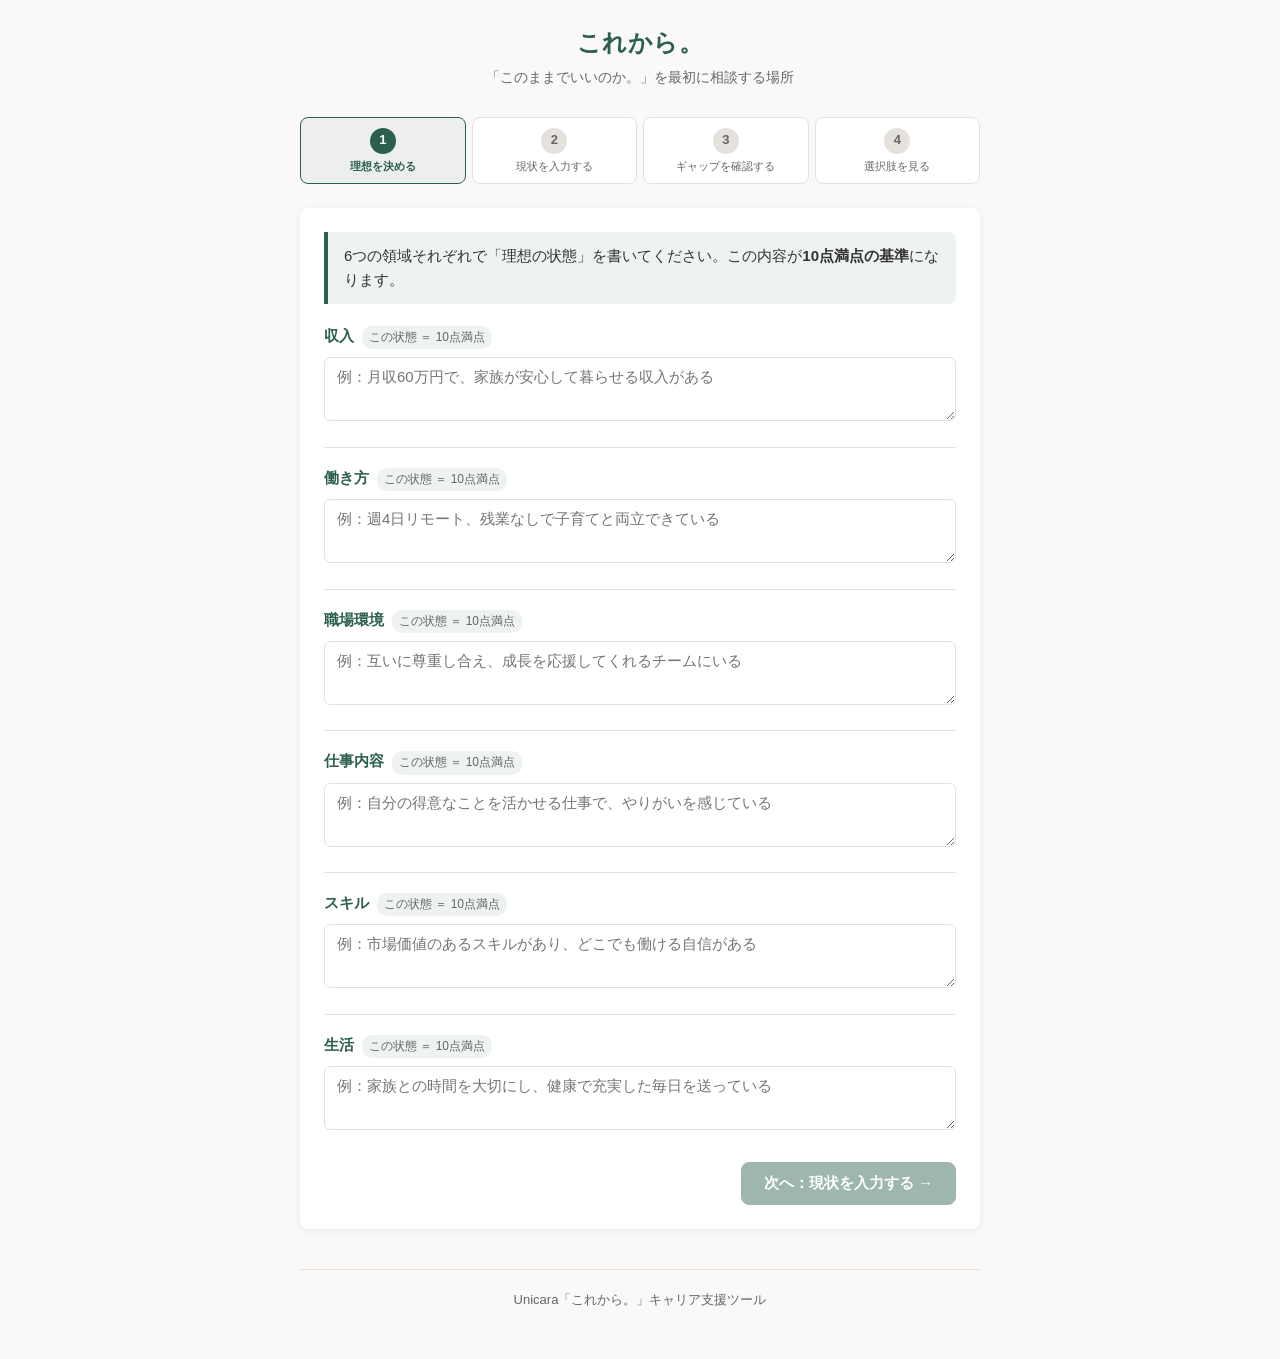
==== tool/index.html @ 9e722ef1 "https://github.com/wakayama-dotcom/unicaracorecara.git" ====
<!DOCTYPE html>
<html lang="ja">
<head>
  <meta charset="UTF-8">
  <meta name="viewport" content="width=device-width, initial-scale=1.0">
  <title>これから。｜理想と現実のギャップ → 選択肢</title>
  <link rel="stylesheet" href="styles.css">
</head>
<body>
  <div class="container">
    <header class="header">
      <h1 class="logo">これから。</h1>
      <p class="tagline">「このままでいいのか。」を最初に相談する場所</p>
    </header>

    <!-- ステップインジケーター -->
    <nav class="step-indicator" aria-label="進捗">
      <ol class="steps">
        <li class="step" data-step="1">
          <span class="step-num">1</span>
          <span class="step-label">理想を決める</span>
        </li>
        <li class="step" data-step="2">
          <span class="step-num">2</span>
          <span class="step-label">現状を入力する</span>
        </li>
        <li class="step" data-step="3">
          <span class="step-num">3</span>
          <span class="step-label">ギャップを確認する</span>
        </li>
        <li class="step" data-step="4">
          <span class="step-num">4</span>
          <span class="step-label">選択肢を見る</span>
        </li>
      </ol>
    </nav>

    <main class="main">

      <!-- Step 1: 理想の状態 -->
      <section id="panel-step1" class="panel active">
        <p class="narrative">6つの領域それぞれで「理想の状態」を書いてください。この内容が<strong>10点満点の基準</strong>になります。</p>
        <form id="form-step1" class="form-areas">
          <!-- JSで生成 -->
        </form>
        <div class="panel-actions actions-right">
          <button type="button" id="btn-to-step2" class="btn btn-primary" disabled>次へ：現状を入力する →</button>
        </div>
      </section>

      <!-- Step 2: 現状スコア -->
      <section id="panel-step2" class="panel">
        <p class="narrative">各領域の「現在の状態」は何点ですか？理想が10点として、正直に選んでください。</p>
        <div id="score-list" class="score-list">
          <!-- JSで生成 -->
        </div>
        <div class="panel-actions actions-between">
          <button type="button" id="btn-back-step1" class="btn btn-secondary">← 戻る</button>
          <button type="button" id="btn-to-step3" class="btn btn-primary">次へ：ギャップを確認する →</button>
        </div>
      </section>

      <!-- Step 3: ギャップ確認 + 改善内容 + 優先順位 -->
      <section id="panel-step3" class="panel">
        <p class="narrative">各領域のギャップを確認しながら、<strong>具体的に何が改善されれば理想に近づくか</strong>を書き出してください。↑↓で優先順位を並び替えられます。</p>
        <div id="gap-detail-list" class="gap-detail-list">
          <!-- JSで生成 -->
        </div>
        <div class="panel-actions actions-between">
          <button type="button" id="btn-back-step2" class="btn btn-secondary">← 戻る</button>
          <button type="button" id="btn-to-step4" class="btn btn-primary">選択肢を見る →</button>
        </div>
      </section>

      <!-- Step 4: 選択肢の提示 -->
      <section id="panel-step4" class="panel">
        <p class="bridge-message" id="bridge-message"></p>
        <p class="narrative">転職で届く限界と副業の補完ラインを踏まえた、4つの選択肢です。</p>
        <div id="option-cards" class="option-cards">
          <!-- JSで生成 -->
        </div>
        <div class="panel-actions actions-left">
          <button type="button" id="btn-back-step3" class="btn btn-secondary">← 戻る</button>
        </div>
      </section>

    </main>

    <footer class="footer">
      <p>Unicara「これから。」キャリア支援ツール</p>
    </footer>
  </div>
  <script src="app.js"></script>
</body>
</html>
---- tool/styles.css ----
/* これから。フローツール - スタイル */

:root {
  --color-bg: #faf9f7;
  --color-surface: #fff;
  --color-border: #e5e2de;
  --color-primary: #2c5f4f;
  --color-primary-light: #3d7a68;
  --color-text: #333;
  --color-text-muted: #666;
  --color-accent: #c4a35a;
  --color-transfer: #81b5a1;
  --color-beyond: #e8c068;
  --font-sans: "Hiragino Kaku Gothic ProN", "Hiragino Sans", Meiryo, sans-serif;
  --shadow: 0 2px 8px rgba(0,0,0,0.06);
  --radius: 8px;
}

* {
  box-sizing: border-box;
}

body {
  margin: 0;
  font-family: var(--font-sans);
  font-size: 16px;
  line-height: 1.6;
  color: var(--color-text);
  background: var(--color-bg);
  min-height: 100vh;
}

.container {
  max-width: 720px;
  margin: 0 auto;
  padding: 24px 20px 48px;
}

/* ─── Header ──────────────────────────────────────────────────────── */

.header {
  text-align: center;
  margin-bottom: 28px;
}

.logo {
  font-size: 1.5rem;
  font-weight: 700;
  color: var(--color-primary);
  margin: 0 0 4px 0;
  letter-spacing: 0.02em;
}

.tagline {
  font-size: 0.875rem;
  color: var(--color-text-muted);
  margin: 0;
}

/* ─── Step indicator ──────────────────────────────────────────────── */

.step-indicator {
  margin-bottom: 24px;
}

.steps {
  list-style: none;
  margin: 0;
  padding: 0;
  display: flex;
  justify-content: space-between;
  gap: 6px;
}

.step {
  flex: 1;
  display: flex;
  flex-direction: column;
  align-items: center;
  padding: 10px 6px;
  background: var(--color-surface);
  border: 1px solid var(--color-border);
  border-radius: var(--radius);
  transition: border-color 0.2s, background 0.2s;
}

.step.current {
  border-color: var(--color-primary);
  background: rgba(44, 95, 79, 0.06);
}

.step.done .step-num {
  background: var(--color-primary);
  color: #fff;
}

.step-num {
  width: 26px;
  height: 26px;
  border-radius: 50%;
  background: var(--color-border);
  color: var(--color-text-muted);
  display: flex;
  align-items: center;
  justify-content: center;
  font-size: 0.8125rem;
  font-weight: 600;
  margin-bottom: 5px;
}

.step.current .step-num {
  background: var(--color-primary);
  color: #fff;
}

.step-label {
  font-size: 0.6875rem;
  color: var(--color-text-muted);
  text-align: center;
  line-height: 1.3;
}

.step.current .step-label {
  color: var(--color-primary);
  font-weight: 600;
}

/* ─── Panels ──────────────────────────────────────────────────────── */

.panel {
  display: none;
  background: var(--color-surface);
  border-radius: var(--radius);
  padding: 24px;
  box-shadow: var(--shadow);
}

.panel.active {
  display: block;
}

.narrative {
  margin: 0 0 20px 0;
  padding: 12px 16px;
  background: rgba(44, 95, 79, 0.08);
  border-left: 4px solid var(--color-primary);
  border-radius: 0 var(--radius) var(--radius) 0;
  font-size: 0.9375rem;
  color: var(--color-text);
}

.bridge-message {
  margin: 0 0 16px 0;
  padding: 12px 16px;
  background: rgba(196, 163, 90, 0.12);
  border-left: 4px solid var(--color-accent);
  border-radius: 0 var(--radius) var(--radius) 0;
  font-size: 0.9375rem;
}

/* ─── Buttons ─────────────────────────────────────────────────────── */

.btn {
  display: inline-block;
  padding: 11px 22px;
  font-size: 0.9375rem;
  font-family: inherit;
  font-weight: 600;
  border-radius: var(--radius);
  cursor: pointer;
  transition: background 0.2s, opacity 0.2s, border-color 0.2s;
  border: 1px solid transparent;
}

.btn:disabled {
  opacity: 0.45;
  cursor: not-allowed;
}

.btn-primary {
  background: var(--color-primary);
  color: #fff;
  border-color: var(--color-primary);
}

.btn-primary:hover:not(:disabled) {
  background: var(--color-primary-light);
  border-color: var(--color-primary-light);
}

.btn-secondary {
  background: var(--color-surface);
  color: var(--color-text-muted);
  border-color: var(--color-border);
}

.btn-secondary:hover:not(:disabled) {
  background: var(--color-bg);
  color: var(--color-text);
  border-color: #bbb;
}

/* ─── Panel actions ───────────────────────────────────────────────── */

.panel-actions {
  margin-top: 24px;
  display: flex;
  gap: 12px;
}

.actions-right  { justify-content: flex-end; }
.actions-left   { justify-content: flex-start; }
.actions-between { justify-content: space-between; }

/* ─── Step 1: Area form ───────────────────────────────────────────── */

.form-areas {
  margin-bottom: 4px;
}

.area-block {
  margin-bottom: 18px;
  padding-bottom: 18px;
  border-bottom: 1px solid var(--color-border);
}

.area-block:last-child {
  border-bottom: none;
  margin-bottom: 0;
  padding-bottom: 0;
}

.area-label {
  display: flex;
  align-items: baseline;
  gap: 8px;
  margin-bottom: 8px;
}

.area-name {
  font-weight: 700;
  color: var(--color-primary);
  font-size: 0.9375rem;
}

.area-hint {
  font-size: 0.75rem;
  color: var(--color-text-muted);
  padding: 2px 7px;
  background: rgba(44, 95, 79, 0.08);
  border-radius: 10px;
}

.form-areas textarea {
  width: 100%;
  min-height: 64px;
  padding: 10px 12px;
  border: 1px solid var(--color-border);
  border-radius: 6px;
  font-family: inherit;
  font-size: 0.9375rem;
  resize: vertical;
  color: var(--color-text);
}

.form-areas textarea:focus {
  outline: none;
  border-color: var(--color-primary);
  box-shadow: 0 0 0 2px rgba(44, 95, 79, 0.15);
}

/* ─── Step 2: Score inputs + Reason ──────────────────────────────── */

.score-list {
  display: flex;
  flex-direction: column;
  gap: 14px;
  margin-bottom: 4px;
}

.score-block {
  padding: 16px;
  background: var(--color-bg);
  border: 1px solid var(--color-border);
  border-radius: var(--radius);
}

.score-header {
  margin-bottom: 8px;
}

.score-area-name {
  font-weight: 700;
  color: var(--color-primary);
  font-size: 0.9375rem;
}

.score-ideal-ref {
  font-size: 0.8125rem;
  color: var(--color-text-muted);
  margin-bottom: 14px;
  padding: 8px 10px;
  background: rgba(44, 95, 79, 0.06);
  border-radius: 4px;
  line-height: 1.5;
}

.ref-label {
  font-weight: 600;
  color: var(--color-primary);
  margin-right: 4px;
}

.score-input-row {
  display: flex;
  align-items: center;
  gap: 10px;
}

.score-min-label,
.score-max-label {
  font-size: 0.8125rem;
  color: var(--color-text-muted);
  white-space: nowrap;
}

.score-slider {
  flex: 1;
  height: 6px;
  accent-color: var(--color-primary);
  cursor: pointer;
}

.score-display {
  min-width: 38px;
  font-weight: 700;
  color: var(--color-primary);
  font-size: 1.125rem;
  text-align: right;
}

/* Reason textarea (Step 2) */
.reason-row {
  margin-top: 12px;
  padding-top: 12px;
  border-top: 1px solid var(--color-border);
}

.reason-label {
  display: block;
  font-size: 0.8125rem;
  color: var(--color-text-muted);
  font-weight: 500;
  margin-bottom: 6px;
}

.reason-textarea {
  width: 100%;
  padding: 9px 12px;
  border: 1px solid var(--color-border);
  border-radius: 6px;
  font-family: inherit;
  font-size: 0.875rem;
  resize: vertical;
  color: var(--color-text);
  background: var(--color-surface);
}

.reason-textarea:focus {
  outline: none;
  border-color: var(--color-primary);
  box-shadow: 0 0 0 2px rgba(44, 95, 79, 0.12);
}

/* ─── Step 3: Gap detail cards ────────────────────────────────────── */

.gap-detail-list {
  display: flex;
  flex-direction: column;
  gap: 14px;
  margin-bottom: 4px;
}

.gap-detail-card {
  padding: 16px;
  background: var(--color-bg);
  border: 1px solid var(--color-border);
  border-radius: var(--radius);
}

.gap-detail-header {
  display: flex;
  align-items: center;
  gap: 8px;
  margin-bottom: 12px;
  flex-wrap: wrap;
}

.rank-badge {
  display: inline-flex;
  align-items: center;
  justify-content: center;
  padding: 2px 9px;
  background: var(--color-primary);
  color: #fff;
  border-radius: 12px;
  font-size: 0.75rem;
  font-weight: 700;
  white-space: nowrap;
  flex-shrink: 0;
}

.gap-area-name {
  font-weight: 700;
  color: var(--color-primary);
  font-size: 0.9375rem;
  flex: 1;
}

.gap-score-badge {
  font-size: 0.8125rem;
  color: var(--color-text-muted);
  white-space: nowrap;
}

.rank-controls {
  display: flex;
  gap: 4px;
  margin-left: auto;
}

.rank-btn {
  width: 32px;
  height: 32px;
  border: 1px solid var(--color-border);
  border-radius: 6px;
  background: var(--color-surface);
  color: var(--color-text);
  font-size: 0.875rem;
  cursor: pointer;
  display: flex;
  align-items: center;
  justify-content: center;
  transition: all 0.15s;
  font-family: inherit;
}

.rank-btn:hover:not(:disabled) {
  background: var(--color-primary);
  color: #fff;
  border-color: var(--color-primary);
}

.rank-btn:disabled {
  opacity: 0.3;
  cursor: not-allowed;
}

/* Gap info rows */
.gap-info-row {
  display: grid;
  grid-template-columns: 1fr 1fr;
  gap: 10px;
  margin-bottom: 12px;
}

.gap-info-item {
  background: var(--color-surface);
  border-radius: 6px;
  padding: 8px 10px;
}

.gap-info-label {
  display: block;
  font-size: 0.75rem;
  font-weight: 600;
  color: var(--color-text-muted);
  margin-bottom: 3px;
}

.gap-info-text {
  font-size: 0.875rem;
  color: var(--color-text);
  line-height: 1.5;
}

/* Improvement textarea */
.improvement-row {
  margin-top: 4px;
}

.improvement-label {
  display: block;
  font-size: 0.8125rem;
  font-weight: 600;
  color: var(--color-text);
  margin-bottom: 6px;
}

.label-hint {
  font-weight: 400;
  color: var(--color-text-muted);
  font-size: 0.75rem;
  margin-left: 6px;
}

.improvement-textarea {
  width: 100%;
  padding: 9px 12px;
  border: 1px solid var(--color-primary);
  border-radius: 6px;
  font-family: inherit;
  font-size: 0.875rem;
  resize: vertical;
  color: var(--color-text);
  background: rgba(44, 95, 79, 0.03);
}

.improvement-textarea:focus {
  outline: none;
  border-color: var(--color-primary);
  box-shadow: 0 0 0 2px rgba(44, 95, 79, 0.15);
  background: var(--color-surface);
}

/* ─── Step 4: Option cards ────────────────────────────────────────── */

.option-cards {
  display: flex;
  flex-direction: column;
  gap: 20px;
}

.option-card {
  background: var(--color-bg);
  border: 1px solid var(--color-border);
  border-radius: var(--radius);
  padding: 20px;
  transition: border-color 0.2s, box-shadow 0.2s;
}

.option-card:hover {
  border-color: var(--color-primary-light);
  box-shadow: var(--shadow);
}

.option-card-title {
  font-size: 1.125rem;
  font-weight: 700;
  color: var(--color-primary);
  margin: 0 0 14px 0;
  padding-bottom: 10px;
  border-bottom: 2px solid var(--color-border);
}

.option-card-meta {
  margin-bottom: 16px;
}

.meta-dl {
  margin: 0;
  display: grid;
  gap: 6px;
}

.meta-dl > div {
  display: grid;
  grid-template-columns: 7rem 1fr;
  gap: 4px;
  align-items: baseline;
}

.meta-dl dt {
  font-size: 0.8125rem;
  color: var(--color-text-muted);
  font-weight: 500;
}

.meta-dl dd {
  font-size: 0.9375rem;
  margin: 0;
}

.option-card-rationale {
  padding: 14px 16px;
  background: rgba(44, 95, 79, 0.08);
  border-radius: 6px;
  border-left: 3px solid var(--color-primary);
}

.option-card-rationale-title {
  font-size: 0.8125rem;
  font-weight: 600;
  color: var(--color-primary);
  margin: 0 0 8px 0;
}

.option-card-rationale p {
  margin: 0;
  font-size: 0.9375rem;
  line-height: 1.65;
}

.option-card-rationale p + p {
  margin-top: 8px;
}

.rationale-item {
  margin-bottom: 10px;
}

.rationale-item:last-child {
  margin-bottom: 0;
}

.rationale-area-tag {
  display: inline-block;
  font-size: 0.75rem;
  font-weight: 700;
  color: var(--color-primary);
  background: rgba(44, 95, 79, 0.12);
  padding: 1px 8px;
  border-radius: 10px;
  margin-bottom: 4px;
}

.rationale-item p {
  margin: 0;
  font-size: 0.9375rem;
  line-height: 1.65;
}

/* ─── Footer ──────────────────────────────────────────────────────── */

.footer {
  margin-top: 40px;
  padding-top: 20px;
  border-top: 1px solid var(--color-border);
  text-align: center;
  font-size: 0.8125rem;
  color: var(--color-text-muted);
}

.footer p {
  margin: 0;
}

/* ─── Responsive ──────────────────────────────────────────────────── */

@media (max-width: 600px) {
  .steps {
    gap: 4px;
  }

  .step {
    padding: 8px 4px;
  }

  .step-label {
    font-size: 0.625rem;
  }

  .actions-between {
    flex-direction: column-reverse;
  }

  .actions-between .btn {
    width: 100%;
    text-align: center;
  }

  .actions-right .btn,
  .actions-left .btn {
    width: 100%;
    text-align: center;
  }

  .meta-dl > div {
    grid-template-columns: 1fr;
  }

  .meta-dl dt {
    margin-bottom: 1px;
  }

  .gap-detail-header {
    flex-wrap: wrap;
  }

  .rank-controls {
    margin-left: 0;
  }

  .gap-info-row {
    grid-template-columns: 1fr;
  }
}
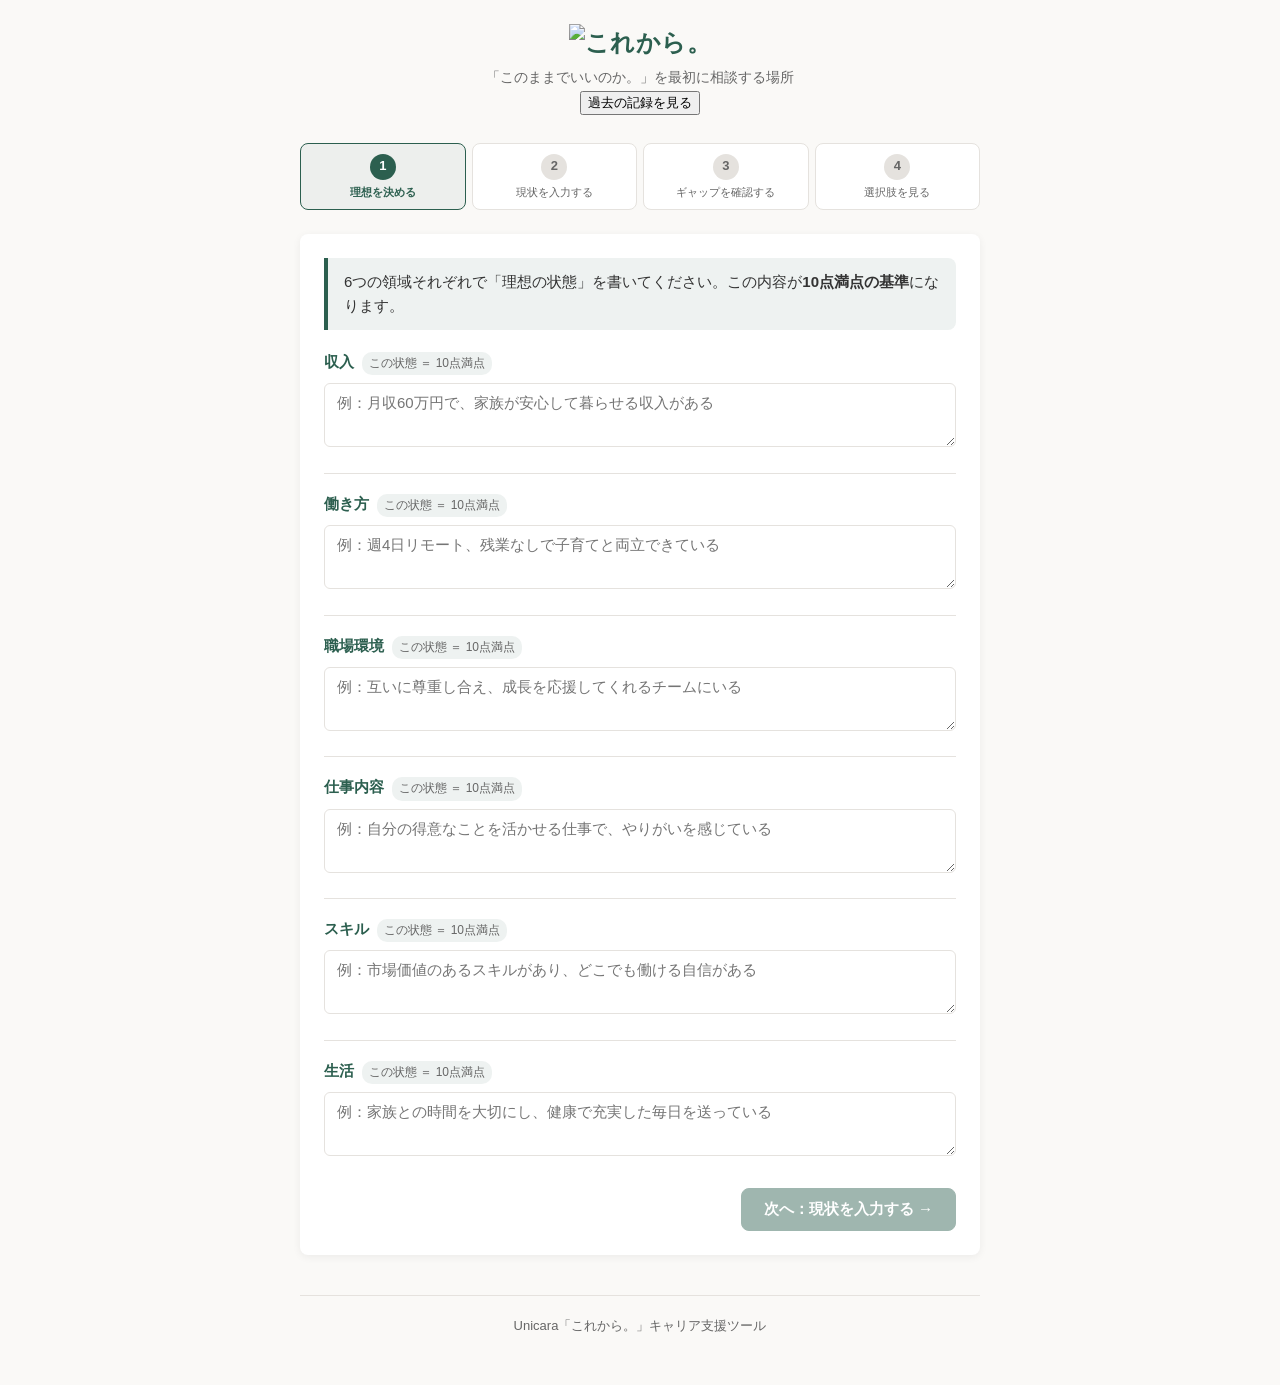
==== commit c1c8443c: "refactor: AIエージェント削除・ユーザー入力ベースの静的選択肢に変更 Co-Authored-By: Claude Sonnet 4.6 <noreply@anthropic.com>" ====
--- a/tool/index.html
+++ b/tool/index.html
@@ -4,13 +4,20 @@
   <meta charset="UTF-8">
   <meta name="viewport" content="width=device-width, initial-scale=1.0">
   <title>これから。｜理想と現実のギャップ → 選択肢</title>
+  <link rel="preconnect" href="https://fonts.googleapis.com">
+  <link rel="preconnect" href="https://fonts.gstatic.com" crossorigin>
+  <link href="https://fonts.googleapis.com/css2?family=M+PLUS+Rounded+1c:wght@400;700&display=swap" rel="stylesheet">
   <link rel="stylesheet" href="styles.css">
+  <script src="https://cdn.jsdelivr.net/npm/@supabase/supabase-js@2"></script>
 </head>
 <body>
   <div class="container">
     <header class="header">
-      <h1 class="logo">これから。</h1>
+      <h1 class="logo">
+        <img src="logo.png" alt="これから。" class="logo-img">
+      </h1>
       <p class="tagline">「このままでいいのか。」を最初に相談する場所</p>
+      <button type="button" id="btn-open-history" class="btn-history-link">過去の記録を見る</button>
     </header>
 
     <!-- ステップインジケーター -->
@@ -75,10 +82,22 @@
       <!-- Step 4: 選択肢の提示 -->
       <section id="panel-step4" class="panel">
         <p class="bridge-message" id="bridge-message"></p>
-        <p class="narrative">転職で届く限界と副業の補完ラインを踏まえた、4つの選択肢です。</p>
         <div id="option-cards" class="option-cards">
           <!-- JSで生成 -->
         </div>
+
+        <!-- 保存セクション -->
+        <div class="save-section">
+          <h3 class="save-title">この結果を保存する</h3>
+          <p class="save-desc">氏名とメールアドレスを入力すると、後からいつでも見返せます。</p>
+          <div class="save-form">
+            <input type="text" id="save-name" placeholder="氏名（例：山田 太郎）" class="email-input">
+            <input type="email" id="save-email" placeholder="your@email.com" class="email-input">
+            <button type="button" id="btn-save" class="btn btn-accent">保存する</button>
+          </div>
+          <p id="save-status" class="save-status"></p>
+        </div>
+
         <div class="panel-actions actions-left">
           <button type="button" id="btn-back-step3" class="btn btn-secondary">← 戻る</button>
         </div>
@@ -90,6 +109,24 @@
       <p>Unicara「これから。」キャリア支援ツール</p>
     </footer>
   </div>
+  <!-- 過去の記録モーダル -->
+  <div id="history-modal" class="modal-overlay" hidden>
+    <div class="modal-content">
+      <div class="modal-header">
+        <h2 class="modal-title">過去の記録</h2>
+        <button type="button" id="btn-close-history" class="modal-close">×</button>
+      </div>
+      <div class="modal-body">
+        <div class="history-email-form">
+          <input type="email" id="history-email" placeholder="保存時に使ったメールアドレス" class="email-input">
+          <button type="button" id="btn-load-history" class="btn btn-primary">記録を見る</button>
+        </div>
+        <p id="history-status" class="save-status"></p>
+        <div id="history-list" class="history-list"></div>
+      </div>
+    </div>
+  </div>
+
   <script src="app.js"></script>
 </body>
 </html>
